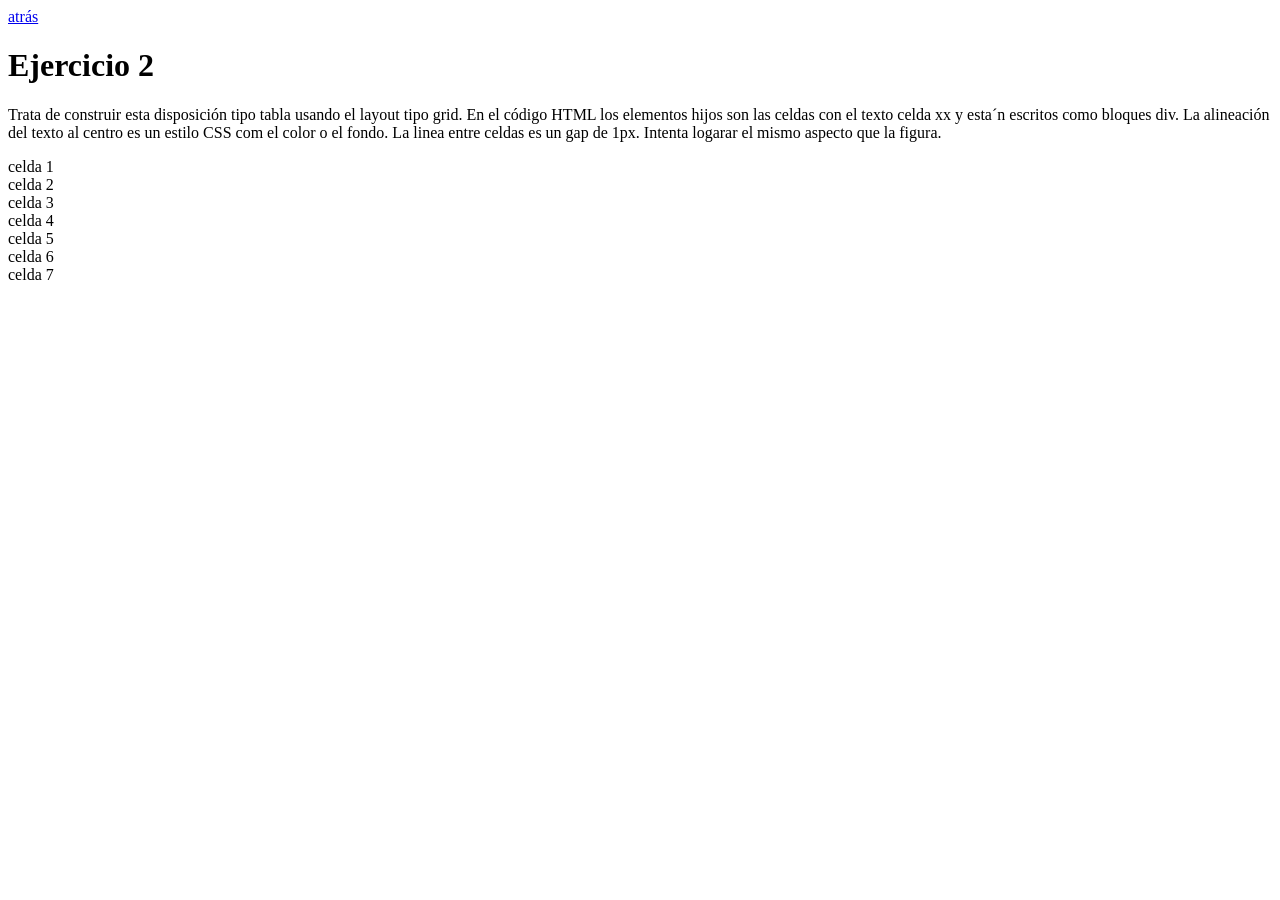
==== ejercicio2.html @ d0c0f87c "exercise 1 completed" ====
<!DOCTYPE html>
<html lang="en">
<head>
    <meta charset="UTF-8">
    <meta name="viewport" content="width=device-width, initial-scale=1.0">
    <title>Ejercicio 2</title>
    <link rel="stylesheet" href="estilos.css">
</head>
<body>
    <header class="ejercicio1">
        <a href="index.html">atrás</a>
        <h1>Ejercicio 2 </h1>
        <p>Trata de construir esta disposición tipo tabla usando el layout tipo grid. En el código
HTML los elementos hijos son las celdas con el texto celda xx y esta´n escritos como
bloques div. La alineación del texto al centro es un estilo CSS com el color o el fondo.
La linea entre celdas es un gap de 1px. Intenta logarar el mismo aspecto que la
figura.</p>
    </header>
    <main>
        <div class="maincontainer ejercicio2">
            <div class="principal">celda 1</div>
            <div>celda 2</div>
            <div>celda 3</div>
            <div>celda 4</div>
            <div>celda 5</div>
            <div>celda 6</div>
            <div>celda 7</div>
        </div>

    </main>
    
</body>
</html>
---- estilos.css ----
.maincontainer.ejercicio1 {
   background: linear-gradient(to right,#E04E6E, #804ABC);
   display: grid;
   grid-template-columns: repeat(10, 1fr);
   gap: 10px;
   padding: 10px;
}

.maincontainer.ejercicio1 > div {
   background-color: #F6C844;
   padding: 10px;
   font-size: 24px;
   border: 8px solid rgba(0, 0, 0, .1);
   font-family: Arial, Helvetica, sans-serif;
   display: flex;
   text-align: center;
   font-weight: bold;
   align-items: center;
   justify-content: center;
}

.maincontainer.ejercicio1 > div.celda6 {
   background-color: plum;
   grid-column: 1 / span 6;
   grid-row: 2 / span 1;
}

.maincontainer.ejercicio1 > div.celda8 {
   background-color: red;
   grid-column: 7 / span 2;
}

.maincontainer.ejercicio1 > div.celda9 {
   background-color: lime;
   grid-row: span 2;
}

.maincontainer.ejercicio1 > div.celda12 {
   background-color: plum;
   grid-column: 1 / span 6;
   grid-row: 3 / span 1;
}

.maincontainer.ejercicio1 > div.celda16 {
   background-color: red;
   grid-column: span 2;
}

.maincontainer.ejercicio1 > div.celda18 {
   background-color: limegreen;
   grid-column: 5 / span 6;
   grid-row: 4 / span 2;
}

.maincontainer.ejercicio1 > div.celda24 {
   background-color: red;
   grid-column: span 2;
}

.maincontainer.ejercicio1 > div.celda27 {
   background-color: limegreen;
   grid-row: span 2;
}

.maincontainer.ejercicio1 > div.celda30 {
   background-color: plum;
   grid-column: span 6;
}

.maincontainer.ejercicio1 > div.celda32 {
   background-color: red;
   grid-column: span 2;
}
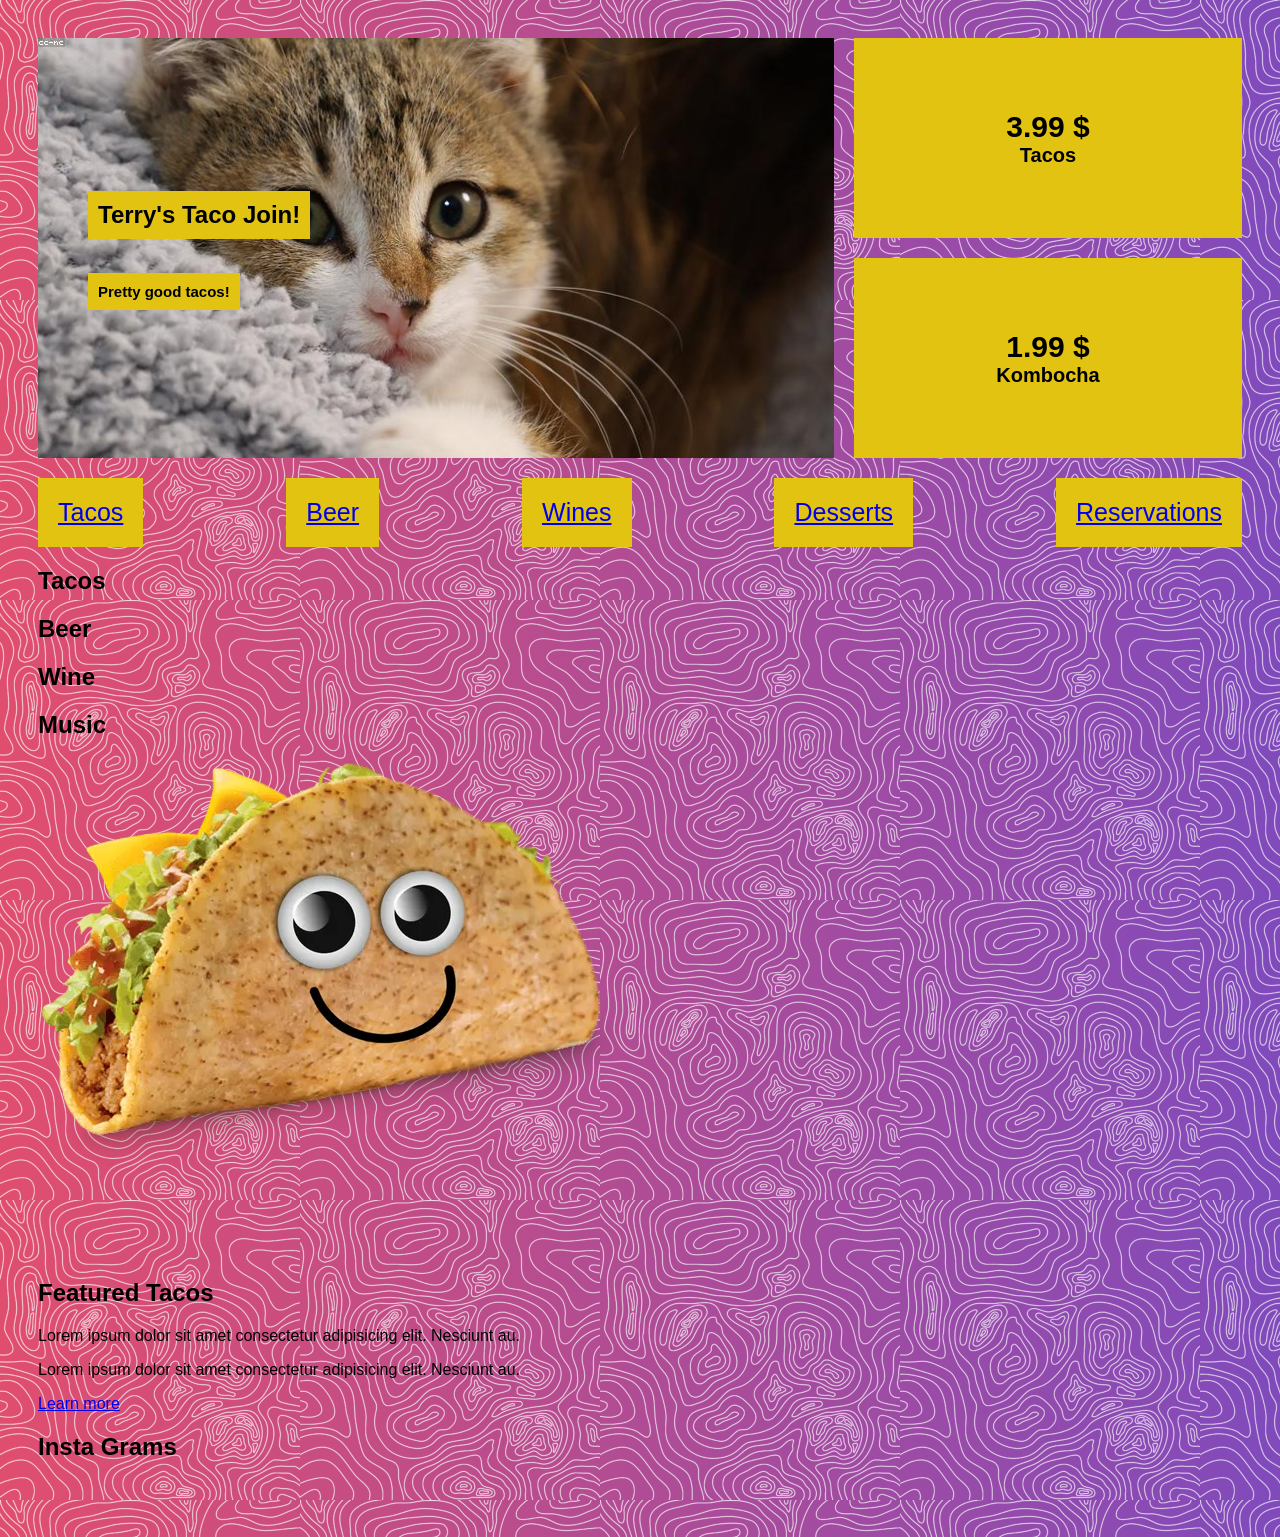
==== commit 4815a724: "exercise 2" ====
--- a/ejercicio2.html
+++ b/ejercicio2.html
@@ -4,29 +4,88 @@
     <meta charset="UTF-8">
     <meta name="viewport" content="width=device-width, initial-scale=1.0">
     <title>Ejercicio 2</title>
-    <link rel="stylesheet" href="estilos.css">
+    <link rel="stylesheet" href="estilos_ejercicio2.css">
 </head>
 <body>
-    <header class="ejercicio1">
-        <a href="index.html">atrás</a>
-        <h1>Ejercicio 2 </h1>
-        <p>Trata de construir esta disposición tipo tabla usando el layout tipo grid. En el código
-HTML los elementos hijos son las celdas con el texto celda xx y esta´n escritos como
-bloques div. La alineación del texto al centro es un estilo CSS com el color o el fondo.
-La linea entre celdas es un gap de 1px. Intenta logarar el mismo aspecto que la
-figura.</p>
+    <header>
+        <section class="hero">
+
+            
+            <h1>Terry's Taco Join!</h1>
+            <p>Pretty good tacos!</p>
+        </section>
+        <div class="cta-1">
+            <p class="price">3.99 $</p>
+            <p class="description">Tacos</p>
+        </div>
+        
+        <div class="cta-2">
+            <p class="price">1.99 $</p>
+            <p class="description">Kombocha</p>
+        </div>
+        
     </header>
+
+    <nav class="enlaces">
+        <ul>
+            <li><a href="#">Tacos</a></li>
+            <li><a href="#">Beer</a></li>
+            <li><a href="#">Wines</a></li>
+            <li><a href="#">Desserts</a></li>
+            <li><a href="#">Reservations</a></li>
+        </ul>
+    </nav>
+
     <main>
-        <div class="maincontainer ejercicio2">
-            <div class="principal">celda 1</div>
-            <div>celda 2</div>
-            <div>celda 3</div>
-            <div>celda 4</div>
-            <div>celda 5</div>
-            <div>celda 6</div>
-            <div>celda 7</div>
-        </div>
+        <section class="destacados">
+            <article>
+                <p></p>
+                <h2>Tacos</h2>
+                <p class="description"></p>
+            </article>
+            <article>
+                <p></p>
+                <h2>Beer</h2>
+                <p class="description"></p>
+            </article>
+            <article>
+                <p></p>
+                <h2>Wine</h2>
+                <p class="description"></p>
+            </article>
+            <article>
+                <p></p>
+                <h2>Music</h2>
+                <p class="description"></p>
+            </article>
+        </section>
 
+        <section class="article-1">
+            <img src="img/taco_feliz.webp" alt="">
+            <div class="info">
+                <h2>Featured Tacos</h2>
+                <p>Lorem ipsum dolor sit amet consectetur adipisicing elit. Nesciunt au.</p>
+                <p>Lorem ipsum dolor sit amet consectetur adipisicing elit. Nesciunt au.</p>
+                <a href="#">Learn more</a>
+            </div>
+            
+        </section>
+
+        <sectoin class="instagram">
+            <h2>Insta Grams</h2>
+            <div>
+                <img src="https://loremflickr.com/201/201" alt="">
+                <img src="https://loremflickr.com/201/202" alt="">
+                <img src="https://loremflickr.com/201/203" alt="">
+                <img src="https://loremflickr.com/201/204" alt="">
+                <img src="https://loremflickr.com/201/205" alt="">
+                <img src="https://loremflickr.com/201/206" alt="">
+                <img src="https://loremflickr.com/201/207" alt="">
+                <img src="https://loremflickr.com/201/208" alt="">
+                <img src="https://loremflickr.com/201/209" alt="">
+                <img src="https://loremflickr.com/201/210" alt="">
+            </div>
+        </sectoin>
     </main>
     
 </body>
--- a/estilos_ejercicio2.css
+++ b/estilos_ejercicio2.css
@@ -0,0 +1,98 @@
+body {
+    background-image: url("img/topografico.webp"), linear-gradient(to right,#E04E6E, #804ABC);
+    font-family: Arial, Helvetica, sans-serif;
+    padding: 30px;
+}
+
+* {
+    box-sizing: border-box;
+}
+
+header  {
+    display: grid;
+    grid-template-columns: repeat(3, 1fr);
+    grid-template-rows: repeat(2, 200px);
+    grid-template-areas:"hero hero cta-1"
+                        "hero hero cta-2";
+    gap: 20px;
+
+    margin-bottom: 20px;
+}
+
+.hero {
+    grid-area: hero;
+    position: relative;
+    background-image: url("img/tacos.jpg");
+    background-size: cover;
+    display: flex;
+    padding: 50px;
+    align-items: start;
+    flex-direction: column;
+    justify-content: center;
+}
+
+.hero h1 {
+    background-color: rgb(226, 195, 17) ;
+    width: max-content;
+    padding: 10px;    
+}
+
+.hero p {
+    background-color: rgb(226, 195, 17) ;
+    width: max-content;
+    font-weight: bold;
+    text-align: center;
+    font-size: 15px;
+    padding: 10px;
+
+}
+
+.cta-1 {
+    grid-area: cta-1;
+}
+
+.cta-2 {
+    grid-area: cta-2;
+}
+
+.cta-1, .cta-2 {
+    background-color: rgb(226, 195, 17);
+    display: flex;
+    justify-content: center;
+    align-content: center;
+    flex-wrap: wrap;
+    align-content: center;
+}
+
+.price {
+    font-weight: bold;
+    font-size: 30px;
+    width: 100%;
+    text-align: center;
+    margin: 0;
+}
+
+.description {
+    font-weight: bold;
+    width: 100%;
+    text-align: center;
+    margin: 0;
+    font-size: 20px;
+}
+
+.enlaces ul {
+    margin: 0;
+    padding: 0;
+    list-style: none;
+    display: flex;
+    justify-content: space-between;
+}
+
+.enlaces ul li {
+    background-color: rgb(226, 195, 17);
+    padding: 20px;
+}
+
+.enlaces a {
+    font-size: 25px;
+}
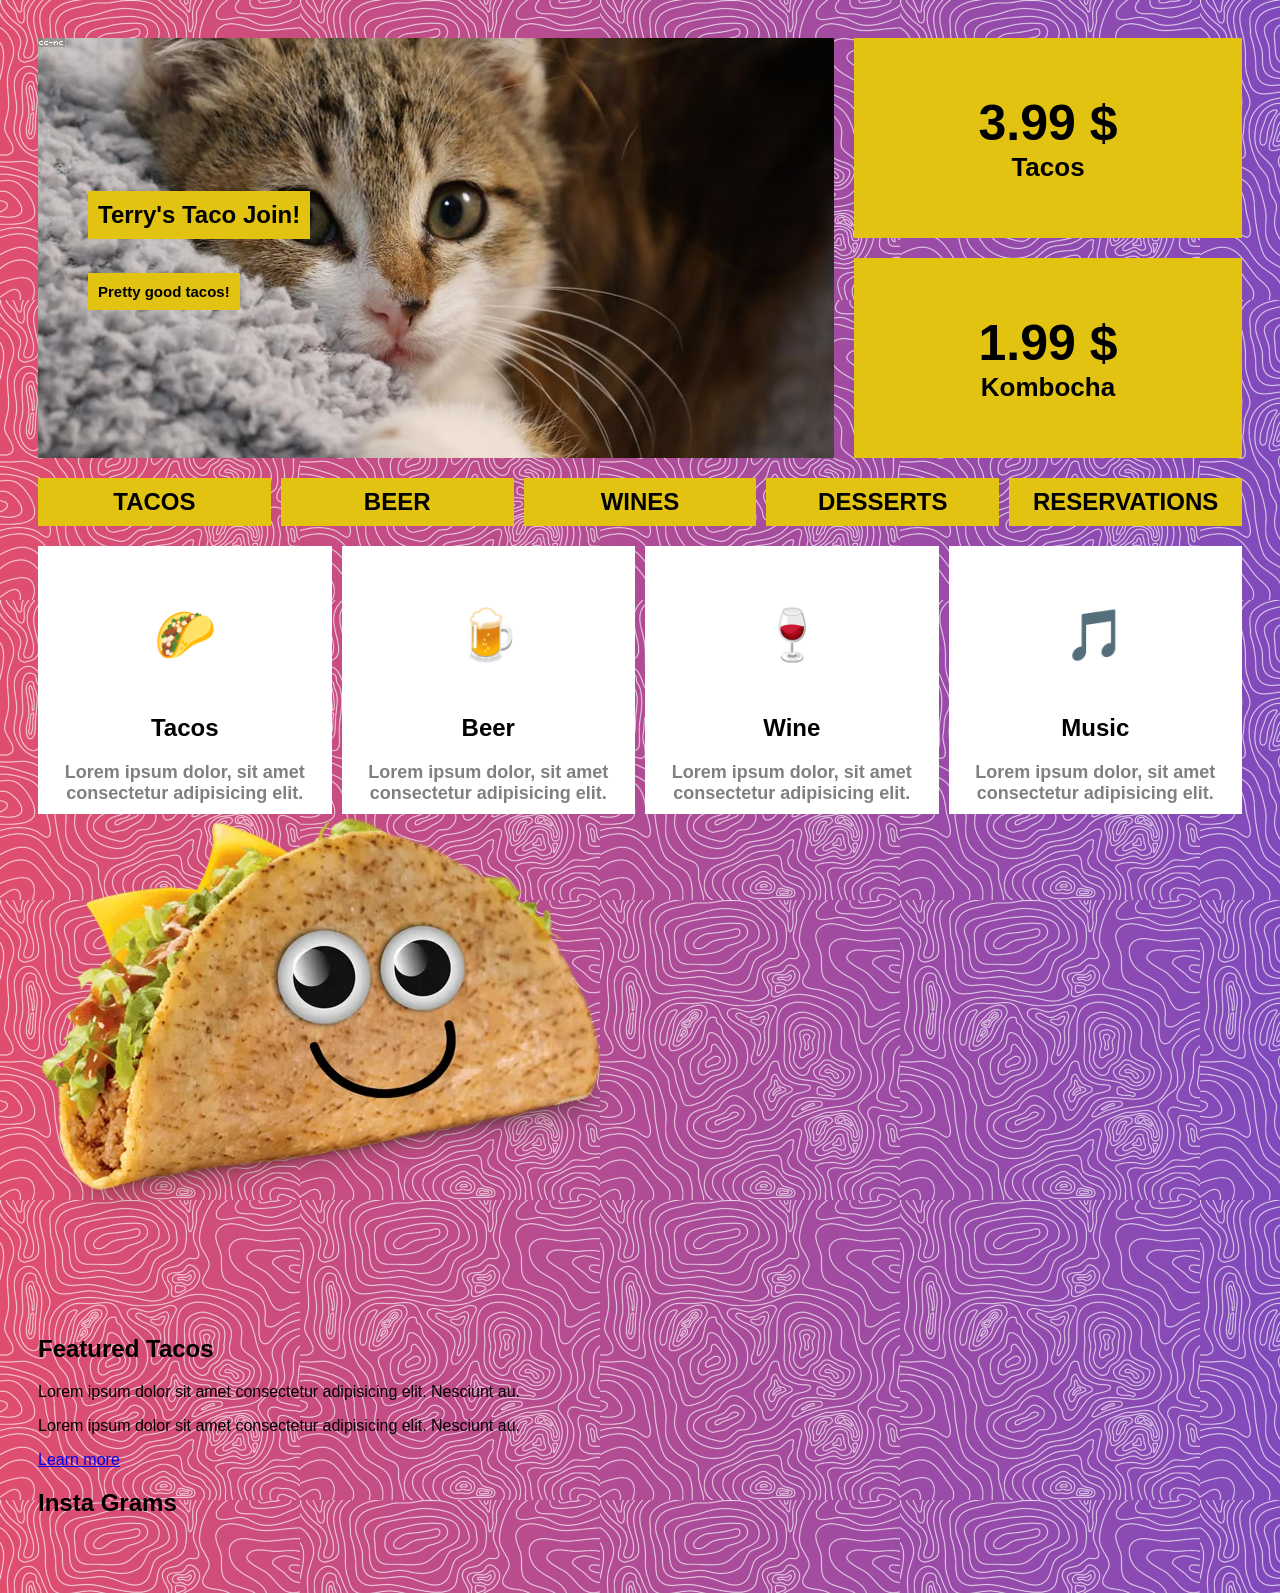
==== commit 46becbf9: "exercise 2 fix" ====
--- a/ejercicio2.html
+++ b/ejercicio2.html
@@ -39,24 +39,24 @@
     <main>
         <section class="destacados">
             <article>
-                <p></p>
+                <p>🌮</p>
                 <h2>Tacos</h2>
-                <p class="description"></p>
+                <p class="description">Lorem ipsum dolor, sit amet consectetur adipisicing elit.</p>
             </article>
             <article>
-                <p></p>
+                <p>🍺</p>
                 <h2>Beer</h2>
-                <p class="description"></p>
+                <p class="description">Lorem ipsum dolor, sit amet consectetur adipisicing elit.</p>
             </article>
             <article>
-                <p></p>
+                <p>🍷</p>
                 <h2>Wine</h2>
-                <p class="description"></p>
+                <p class="description">Lorem ipsum dolor, sit amet consectetur adipisicing elit.</p>
             </article>
             <article>
-                <p></p>
+                <p>🎵</p>
                 <h2>Music</h2>
-                <p class="description"></p>
+                <p class="description">Lorem ipsum dolor, sit amet consectetur adipisicing elit.</p>
             </article>
         </section>
 
--- a/estilos_ejercicio2.css
+++ b/estilos_ejercicio2.css
@@ -66,7 +66,7 @@
 
 .price {
     font-weight: bold;
-    font-size: 30px;
+    font-size: 50px;
     width: 100%;
     text-align: center;
     margin: 0;
@@ -77,7 +77,11 @@
     width: 100%;
     text-align: center;
     margin: 0;
-    font-size: 20px;
+    font-size: 26px;
+}
+
+.enlaces {
+    margin-bottom: 20px;
 }
 
 .enlaces ul {
@@ -86,13 +90,48 @@
     list-style: none;
     display: flex;
     justify-content: space-between;
+    gap: 10px;
 }
 
 .enlaces ul li {
-    background-color: rgb(226, 195, 17);
-    padding: 20px;
+    flex: 1;
 }
 
-.enlaces a {
-    font-size: 25px;
+.enlaces ul li a {
+    background-color: rgb(226, 195, 17);
+    display: block;
+    text-transform: uppercase;
+    padding: 10px;
+    font-size: 24px;
+    font-weight: bold;
+    text-decoration: none;
+    color: black;
+    text-align: center;
+}
+
+
+.destacados {
+    display: flex;
+    padding: 0;
+    justify-content: space-between;
+    gap: 10px;
+
+}
+
+.destacados article {
+    background-color: white;
+    display: block;
+    padding: 10px;
+    color: black;
+    text-align: center;
+    flex: 1;
+}
+
+.destacados article p.description {
+    color: grey;
+    font-size: 18px;
+}
+
+.destacados article p:first-child {
+    font-size: 50px;
 }
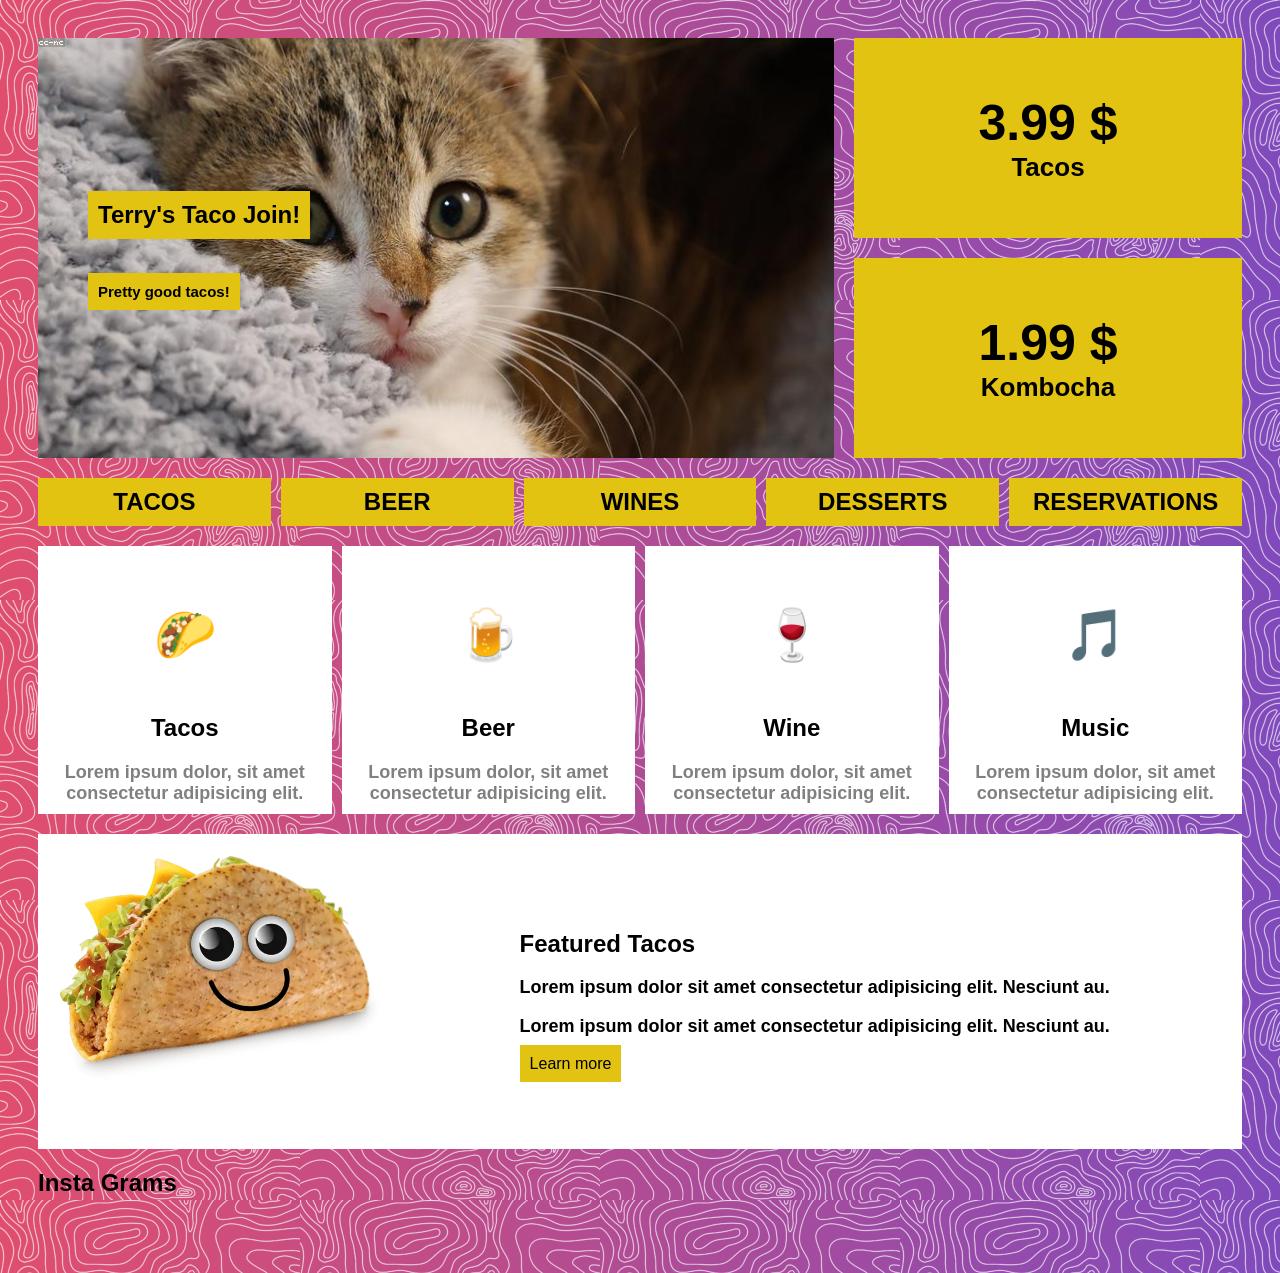
==== commit 7bb904b6: "yes" ====
--- a/ejercicio2.html
+++ b/ejercicio2.html
@@ -61,7 +61,7 @@
         </section>
 
         <section class="article-1">
-            <img src="img/taco_feliz.webp" alt="">
+            <img class="taco-feliz" src="img/taco_feliz.webp" alt="">
             <div class="info">
                 <h2>Featured Tacos</h2>
                 <p>Lorem ipsum dolor sit amet consectetur adipisicing elit. Nesciunt au.</p>
--- a/estilos_ejercicio2.css
+++ b/estilos_ejercicio2.css
@@ -134,4 +134,38 @@
 
 .destacados article p:first-child {
     font-size: 50px;
+}
+
+.article-1 {
+    background-color: white;
+    display: flex;
+    margin-top: 20px;
+}
+
+.info {
+    align-content: center;
+    justify-content: center;
+}
+
+.info p {
+    font-weight:bold ;
+    font-size: 18px;
+}
+
+.taco-feliz {
+    align-content: center;
+    padding: 20px;
+    width: 40%;
+}
+
+.info h2 {
+    font-size: 24px;
+}
+
+.info a {
+    background-color: rgb(226, 195, 17);
+    padding: 10px;
+    text-decoration: none;
+    color: black;
+    
 }
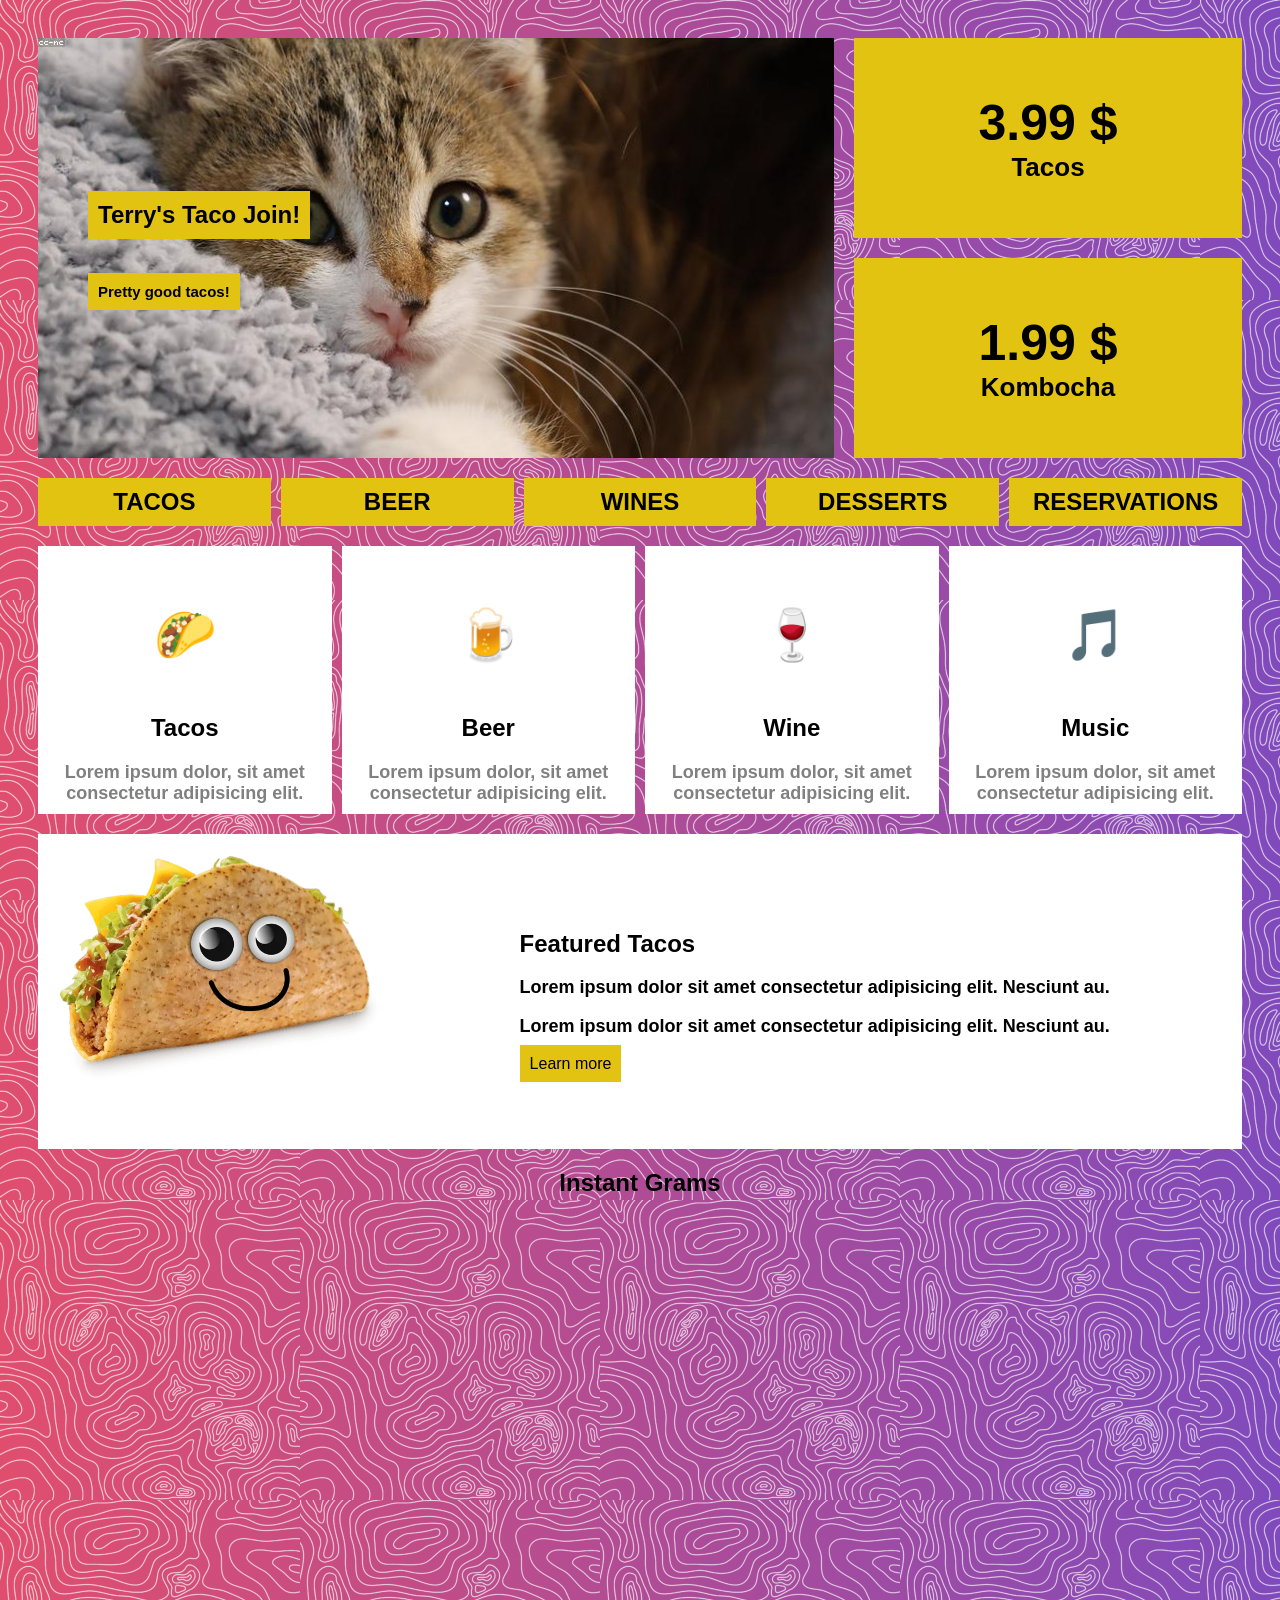
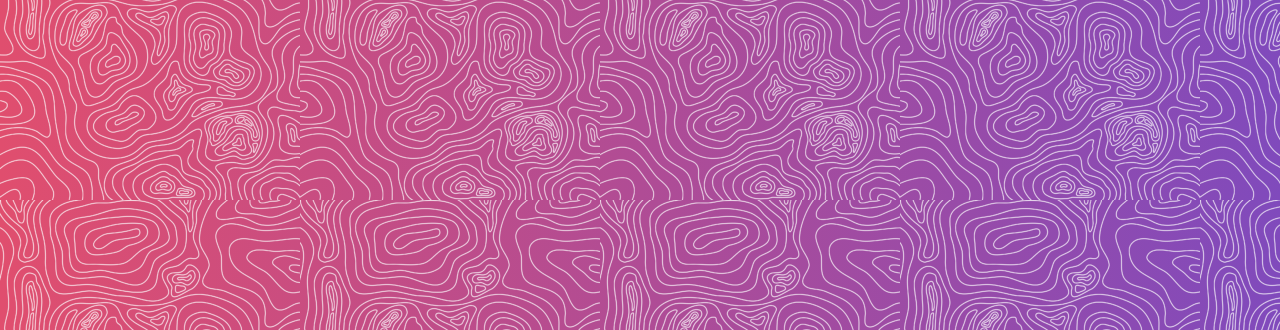
==== commit 95a82f53: "exercise 2" ====
--- a/ejercicio2.html
+++ b/ejercicio2.html
@@ -71,8 +71,8 @@
             
         </section>
 
-        <sectoin class="instagram">
-            <h2>Insta Grams</h2>
+        <section class="instagram">
+            <h2>Instant Grams</h2>
             <div>
                 <img src="https://loremflickr.com/201/201" alt="">
                 <img src="https://loremflickr.com/201/202" alt="">
@@ -85,7 +85,7 @@
                 <img src="https://loremflickr.com/201/209" alt="">
                 <img src="https://loremflickr.com/201/210" alt="">
             </div>
-        </sectoin>
+        </section>
     </main>
     
 </body>
--- a/estilos_ejercicio2.css
+++ b/estilos_ejercicio2.css
@@ -168,4 +168,25 @@
     text-decoration: none;
     color: black;
     
+}
+
+.instagram h2 {
+    font-weight: bold;
+    text-align: center;
+    font-size: 24px;
+}
+
+.instagram div {
+    display: grid;
+    grid-template-columns: repeat(5, 1fr);
+    grid-template-rows: repeat(2, 1fr);
+    align-content: center;
+    justify-items: center;
+    row-gap: 25px;
+
+}
+
+.instagram div img {
+    width: 325;
+    height: 325px;
 }
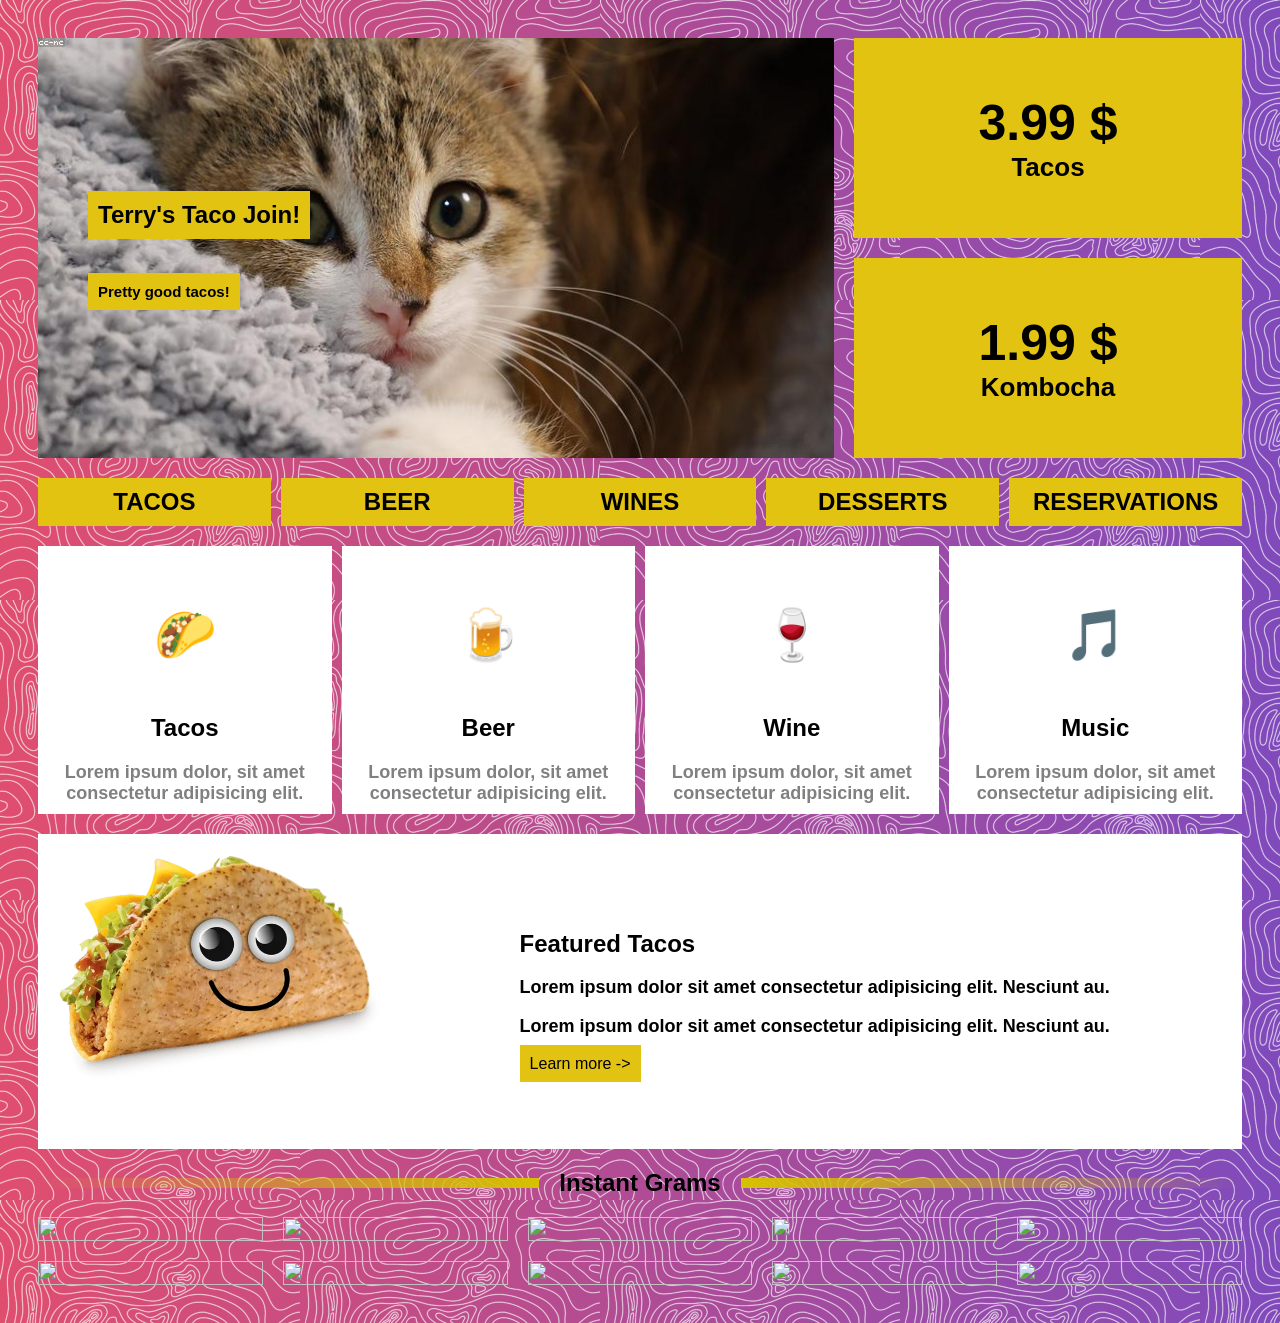
==== commit 696ee9e5: "exercise completed" ====
--- a/ejercicio2.html
+++ b/ejercicio2.html
@@ -66,7 +66,7 @@
                 <h2>Featured Tacos</h2>
                 <p>Lorem ipsum dolor sit amet consectetur adipisicing elit. Nesciunt au.</p>
                 <p>Lorem ipsum dolor sit amet consectetur adipisicing elit. Nesciunt au.</p>
-                <a href="#">Learn more</a>
+                <a href="#">Learn more -></a>
             </div>
             
         </section>
--- a/estilos_ejercicio2.css
+++ b/estilos_ejercicio2.css
@@ -174,6 +174,24 @@
     font-weight: bold;
     text-align: center;
     font-size: 24px;
+    display: grid;
+    grid-template-columns: 1fr auto 1fr;
+    align-items: center;
+    gap: 20px;
+}
+
+.instagram h2:after {
+    content: '';
+    background-image: linear-gradient(to right,#d6c100, #00000000);
+    display: block;
+    height: 10px;
+}
+
+.instagram h2:before {
+    content: '';
+    background-image: linear-gradient(to left,#d6c100, #00000000);
+    display: block;
+    height: 10px;
 }
 
 .instagram div {
@@ -182,11 +200,12 @@
     grid-template-rows: repeat(2, 1fr);
     align-content: center;
     justify-items: center;
-    row-gap: 25px;
+    gap: 20px;
 
 }
 
 .instagram div img {
-    width: 325;
-    height: 325px;
+    width: 100%;
+    height: 100%;
+    object-fit: cover;
 }
